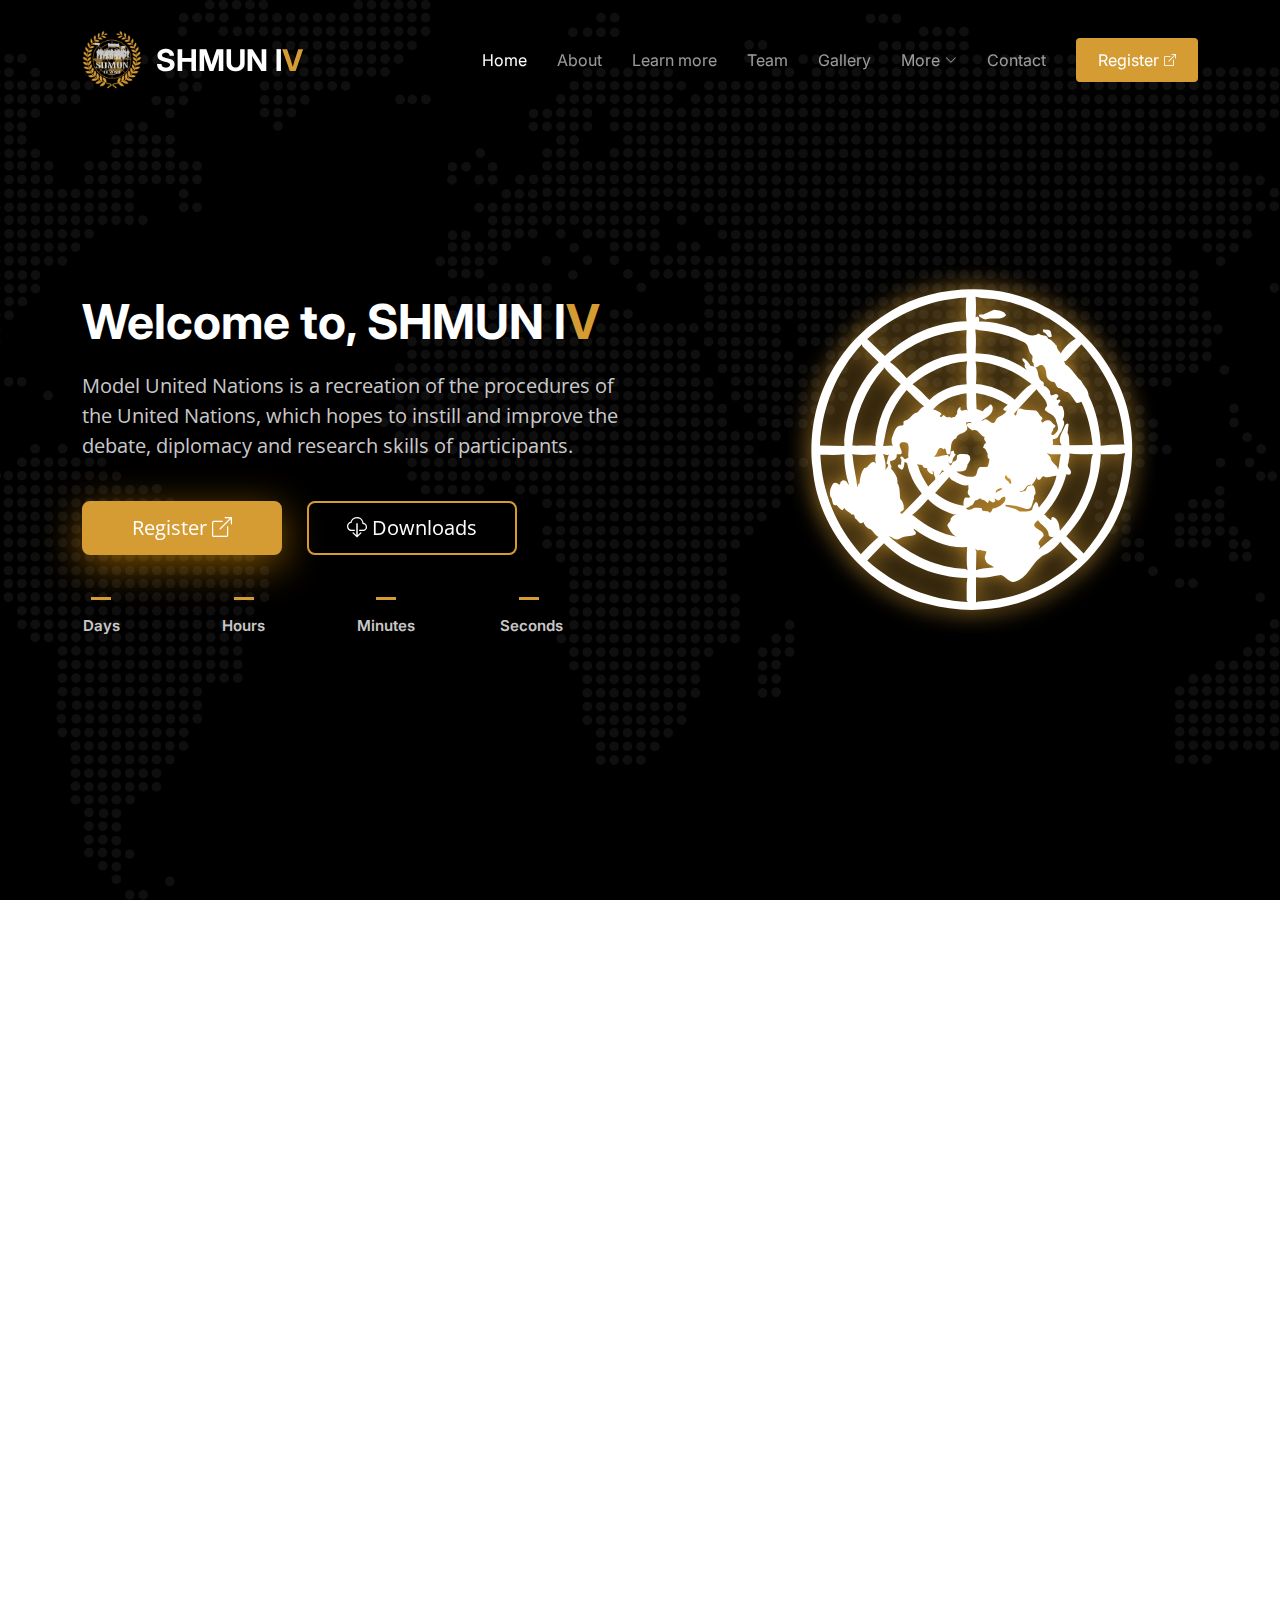
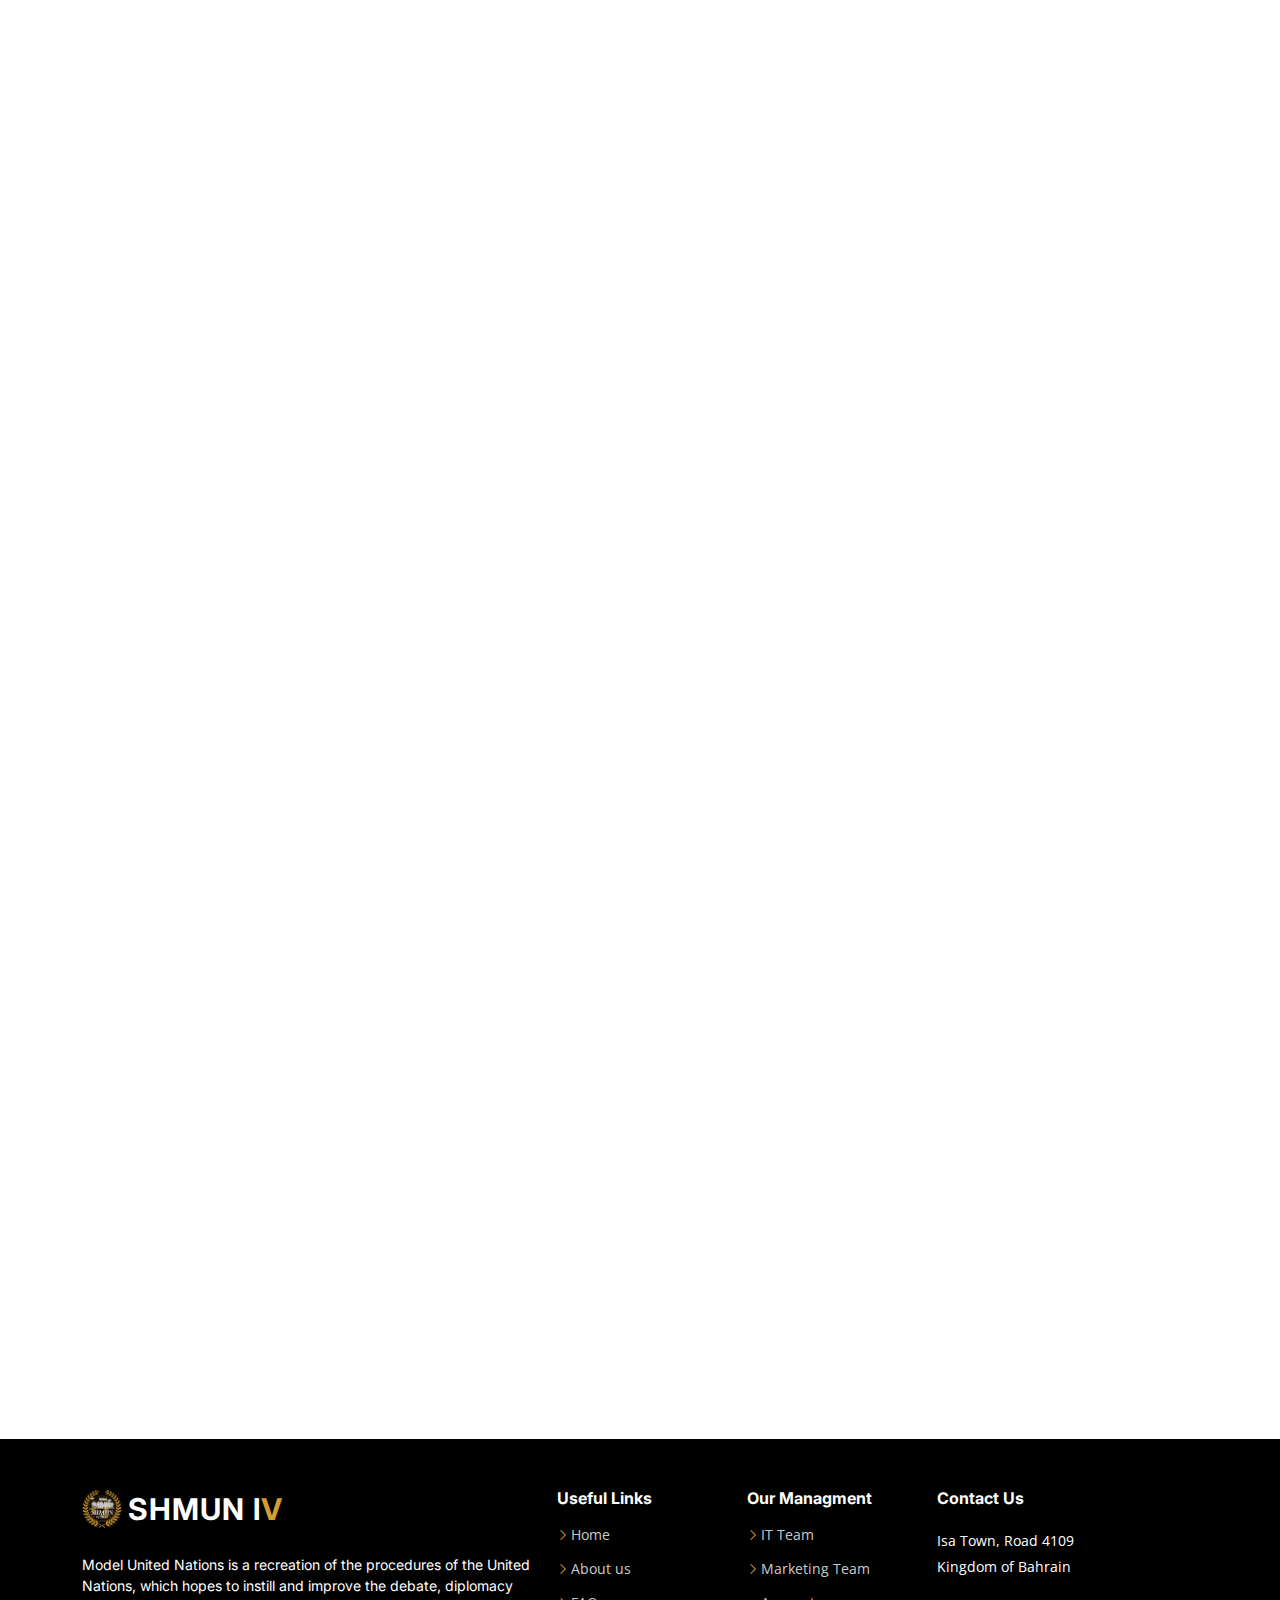
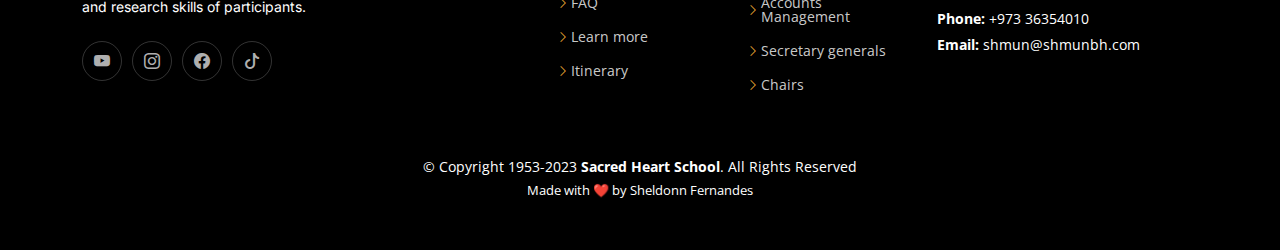
==== index.html @ a7b70607 "Initial" ====
<!DOCTYPE html>
<html lang="en">

<head>
<html lang="en">
  <!-- Meta Tags -->
<meta name="viewport" content="width=device-width, initial-scale=1.0">
<!-- Share/Embed Content -->
  <meta name="author" content="Sheldonn Fernandes">
<meta name="msapplication-TileColor" content="#D59C34">
<meta name="theme-color" content="#D59C34">
<meta charset="UTF-8">
<meta name="viewport" content="">
<meta name="description" content="Model United Nations is a recreation of the procedures of the United Nations, which hopes to instill and improve the debate, diplomacy and research skills of participants.">
<meta name="keywords" content="shmun">
<meta property="og:title" content="" />
<meta property="og:type" content="website" />
<meta property="og:description" content="Model United Nations is a recreation of the procedures of the United Nations, which hopes to instill and improve the debate, diplomacy and research skills of participants." />
<meta property="og:site_name" content="SHMUN">  
<meta itemprop="name" content="">  
<meta property="og:image" content="i.imgur.com/agLhrTH.png"/>
<meta itemprop="description" content="">  
<meta name="twitter:title" content="SHMUN IV">  
<meta name="twitter:description" content="Model United Nations is a recreation of the procedures of the United Nations, which hopes to instill and improve the debate, diplomacy and research skills of participants.">  
<meta name="viewport" content="width=device-width,initial-scale=1.0,user-scalable=no" />
<meta charset="web-link" />
<link rel="icon" href="assets/img/logo.png">
<link rel="shortcut icon" id="favicon" href="assets/img/logo.png">
<link rel="icon" type="image/png" href="assets/img/logo.png">
<link rel="icon" href="assets/img/logo.png">
 <!-- End of Meta Tags -->
<!-- Website title -->
<title>Welcome - SHMUN IV</title>
<!-- End of website title -->

  <!-- Google Fonts -->
  <link rel="preconnect" href="https://fonts.googleapis.com">
  <link rel="preconnect" href="https://fonts.gstatic.com" crossorigin>
  <link href="https://fonts.googleapis.com/css2?family=Open+Sans:ital,wght@0,300;0,400;0,500;0,600;0,700;1,300;1,400;1,600;1,700&family=Poppins:ital,wght@0,300;0,400;0,500;0,600;0,700;1,300;1,400;1,500;1,600;1,700&family=Inter:ital,wght@0,300;0,400;0,500;0,600;0,700;1,300;1,400;1,500;1,600;1,700&display=swap" rel="stylesheet">

  <!-- Vendor CSS Files -->
  <link href="assets/vendor/bootstrap/css/bootstrap.min.css" rel="stylesheet">
  <link href="assets/vendor/bootstrap-icons/bootstrap-icons.css" rel="stylesheet">
  <link href="assets/vendor/fontawesome-free/css/all.min.css" rel="stylesheet">
  <link href="assets/vendor/glightbox/css/glightbox.min.css" rel="stylesheet">
  <link href="assets/vendor/swiper/swiper-bundle.min.css" rel="stylesheet">
  <link href="assets/vendor/aos/aos.css" rel="stylesheet">

  <!--  Main CSS File -->
  <link href="assets/css/main.css" rel="stylesheet">

</head>

<body>

  <!-- ======= Header ======= -->
  <header id="header" class="header d-flex align-items-center fixed-top">
    <div class="container-fluid container-xl d-flex align-items-center justify-content-between">

      <a href="index.html" class="logo d-flex align-items-center">
        <!-- Uncomment the line below if you also wish to use an image logo -->
         <img src="assets/img/logo.png" alt=""> <h1> &nbsp; SHMUN l<span style="color: #D59C34;">V</span></h1>
      </a>

      <i class="mobile-nav-toggle mobile-nav-show bi bi-list"></i>
      <i class="mobile-nav-toggle mobile-nav-hide d-none bi bi-x"></i>
      <nav id="navbar" class="navbar">
        <ul>
          <li><a href="index.html" class="active">Home</a></li>
          <li><a href="">About</a></li>
          <li><a href="">Learn more</a></li>
          <li><a href="team.html">Team</a></li>
          <li><a href="gallery.html">Gallery</a></li>
          <li class="dropdown"><a href="#"><span>More</span> <i class="bi bi-chevron-down dropdown-indicator"></i></a>
            <ul>
              <li><a href="#">Downloads</a></li>
              <li class="dropdown"><a href="#"><span>Socials</span> <i class="bi bi-chevron-down dropdown-indicator"></i></a>
                <ul>
                  <li><a href="https://www.youtube.com/@SHMUNIV/">YouTube</a></li>
                  <li><a href="https://www.instagram.com/shmun.bh/">Instagram</a></li>
                  <li><a href="#">FaceBook</a></li>
                  <li><a href="https://www.tiktok.com/@shmun.bh">Tiktok</a></li>
                </ul>
              </li>
              <li><a href="#">Hand book</a></li>
              <li><a href="#">Press</a></li>
              <li><a href="#">Terms of service</a></li>
            </ul>
          </li>
          <li><a href="contact.html">Contact</a></li>
          <li><a class="get-a-quote" href="register.html" target="_blank">Register <i class="bi bi-box-arrow-up-right"></i></a></li>
        </ul>
      </nav><!-- .navbar -->

    </div>
  </header>
  <!-- End Header -->

  <!-- ======= Hero Section ======= -->
  <section id="hero" class="hero d-flex align-items-center">
    <div class="container">
      <div class="row gy-4 d-flex justify-content-between">
        <div class="col-lg-6 order-2 order-lg-1 d-flex flex-column justify-content-center">
          <h2 data-aos="fade-up">Welcome to, SHMUN l<span style="color: #D59C34;">V</span></h2>
          <p data-aos="fade-up" data-aos-delay="100">Model United Nations is a recreation of the procedures of the United Nations, which hopes to instill and improve the debate, diplomacy and research skills of participants.</p>
          <a data-aos="zoom-out" href="register.html" target="_blank"> <button class="btn-register">Register <i class="bi bi-box-arrow-up-right"></i></button></a> 
          <a data-aos="zoom-out" href="download.html"><button class="btn-download"><i class="bi bi-cloud-download"></i> Downloads</button></a>


          <div class="row gy-4 countdown" data-aos="fade-up" data-aos-delay="400">

            <div class="col-lg-3 col-6">
              <div class="stats-item text-center w-100 h-100">
                <span class="days"></span>
                <p>Days</p>
              </div>
            </div><!-- End Stats Item -->

            <div class="col-lg-3 col-6">
              <div class="stats-item text-center w-100 h-100">
                <span class="hours"></span>
                <p>Hours</p>
              </div>
            </div><!-- End Stats Item -->

            <div class="col-lg-3 col-6">
              <div class="stats-item text-center w-100 h-100">
                <span class="minutes"></span>
                <p>Minutes</p>
              </div>
            </div><!-- End Stats Item -->

            <div class="col-lg-3 col-6">
              <div class="stats-item text-center w-100 h-100">
                <span class="seconds"></span>
                <p>Seconds</p>
              </div>
            </div><!-- End Stats Item -->

          </div>
        </div>

        <div class="col-lg-5 order-1 order-lg-2 hero-img" data-aos="zoom-out">
          <img src="assets/img/hero-img.svg" class="rotate img-fluid mb-3 mb-lg-0" alt="">
        </div>

      </div>
    </div>
  </section><!-- End Hero Section -->

  <main id="main">

    <!-- ======= Featured Services Section ======= -->
    <section id="featured-services" class="featured-services">
      <div class="container">

        <div class="row gy-4">

          <div class="col-lg-4 col-md-6 service-item d-flex" data-aos="fade-up">
            <div class="icon flex-shrink-0"><i class="fa-solid fa-list-check"></i></div>
            <div>
              <h4 class="title">Guidelines</h4>
              <p class="description">The students will be given training before the actual MUN on what they are expected to do. They will be assigned the councils and</p>
              <a href="learnmore.html" class="readmore stretched-link"><span>Learn More</span><i class="bi bi-arrow-right"></i></a>
            </div>
          </div>
          <!-- End Service Item -->

          <div class="col-lg-4 col-md-6 service-item d-flex" data-aos="fade-up" data-aos-delay="100">
            <div class="icon flex-shrink-0"><i class="fa-solid fa-people-arrows"></i></div>
            <div>
              <h4 class="title">Councils</h4>
              <p class="description">Each council in MUN plays a crucial role in addressing specific global challenges and fostering international cooperation.</p>
              <a href="learnmore.html" class="readmore stretched-link"><span>Learn More</span><i class="bi bi-arrow-right"></i></a>
            </div>
          </div><!-- End Service Item -->

          <div class="col-lg-4 col-md-6 service-item d-flex" data-aos="fade-up" data-aos-delay="200">
            <div class="icon flex-shrink-0"><i class="fa-solid fa-user-tie"></i></div>
            <div>
              <h4 class="title">Dress code</h4>
              <p class="description">Model United Nations (MUN) conferences often have specific dress codes to maintain a professional and respectful environment.</p>
              <a href="learnmore.html" class="readmore stretched-link"><span>Learn More</span><i class="bi bi-arrow-right"></i></a>
            </div>
          </div><!-- End Service Item -->

        </div>

      </div>
    </section><!-- End Featured Services Section -->

    <!-- ======= About Us Section ======= -->
    <section id="about" class="about pt-0">
      <div class="container" data-aos="fade-up">

        <div class="row gy-4">
          <div class="col-lg-6 position-relative align-self-start order-lg-last order-first">
            <img src="assets/img/about.jpg" class="img-fluid" style="border-radius: 8px;" alt="">
            <a href="/assets/vids/SHMUN IV Intro of Teaser.mp4" class="glightbox play-btn"></a>
          </div>
          <div class="col-lg-6 content order-last  order-lg-first">
            <h3>About Us</h3>
            <p>
              The Sacred Heart Model United Nations promotes collaboration, leadership skills, problem-solving, public speaking, and research writing skills ever since the founding of the first MUN in 1947. It acts as a stimulation of the actual UN and helps children be mindful of the various situations around the world. They work together as representatives of a country to come to terms on solutions that they think are suitable for the issues at hand.
            </p>
            <ul>
              <li data-aos="fade-up" data-aos-delay="100">
                <i class="bi bi-diagram-3"></i>
                <div>
                  <h5>Leadership skills</h5>
                  <p>Through participation in MUN, students gain confidence and enhance their ability to lead and make informed decisions. They learn to research global issues, engage in public speaking, and work collaboratively as a team.</p>
                </div>
              </li>
              <li data-aos="fade-up" data-aos-delay="200">
                <i class="bi bi-fullscreen-exit"></i>
                <div>
                  <h5>Problem-solving</h5>
                  <p> provides students with valuable opportunities to develop problem-solving skills. MUN simulations involve tackling complex global issues and finding diplomatic solutions through research, negotiation, and collaboration.</p>
                </div>
              </li>
            </ul>
          </div>
        </div>

      </div>
    </section><!-- End About Us Section -->

  <!-- ======= Sponsers Section ======= -->
    <section id="sponsers" class="sponsers">
      <div class="container" data-aos="fade-up">

        <div class="section-header">
          <span>OUR SPONSERS</span>
          <h2>OUR SPONSERS</h2>
        </div>
        <div class="row g-0 sponsers-wrap clearfix" data-aos="zoom-in" data-aos-delay="100">

          <div class="col-lg-3 col-md-4 col-xs-6">
            <div class="sponser-logo">
              <img src="assets/img/sponsers/sponser-1.png" class="img-fluid" alt="">
            </div>
          </div>

          <div class="col-lg-3 col-md-4 col-xs-6">
            <div class="sponser-logo">
              <img src="assets/img/sponsers/sponser-2.png" class="img-fluid" alt="">
            </div>
          </div>

          <div class="col-lg-3 col-md-4 col-xs-6">
            <div class="sponser-logo">
              <img src="assets/img/sponsers/sponser-3.png" class="img-fluid" alt="">
            </div>
          </div>

          <div class="col-lg-3 col-md-4 col-xs-6">
            <div class="sponser-logo">
              <img src="assets/img/sponsers/sponser-4.png" class="img-fluid" alt="">
            </div>
          </div>

         <div class="col-lg-3 col-md-4 col-xs-6">
            <div class="sponser-logo">
              <img src="assets/img/sponsers/sponser-5.png" class="img-fluid" alt="">
            </div>
          </div>

        </div>
    

          </div>
        </div>

      </div>
    </section><!-- End Sponsers Section -->

    <!-- ======= Frequently Asked Questions Section ======= -->
    <section id="faq" class="faq">
      <div class="container" data-aos="fade-up">

        <div class="section-header">
          <span>Frequently Asked Questions</span>
          <h2>Frequently Asked Questions</h2>

        </div>

        <div class="row justify-content-center" data-aos="fade-up" data-aos-delay="200">
          <div class="col-lg-10">

            <div class="accordion accordion-flush" id="faqlist">

              <div class="accordion-item">
                <h3 class="accordion-header">
                  <button class="accordion-button collapsed" type="button" data-bs-toggle="collapse" data-bs-target="#faq-content-1">
                    <i class="bi bi-question-circle question-icon"></i>
                    How much does Sacred Heart Model United Nation IV (SHMUN IV) cost?
                  </button>
                </h3>
                <div id="faq-content-1" class="accordion-collapse collapse" data-bs-parent="#faqlist">
                  <div class="accordion-body">
                   Sacred Heart Model United Nations IV is a recreation of the procedures of the United Nations, which hopes to instill and improve the debate, diplomacy and research skills of participants.For delegates, the cost of participating in the 2 Day conference is 
                   20BD, while the cost for chairs, security, and runners is 15BD.
                  </div>
                </div>
              </div><!-- # Faq item-->

              <div class="accordion-item">
                <h3 class="accordion-header">
                  <button class="accordion-button collapsed" type="button" data-bs-toggle="collapse" data-bs-target="#faq-content-2">
                    <i class="bi bi-question-circle question-icon"></i>
                    What is the Sacred Heart Model United Nation IV (SHMUN IV) dress code?
                  </button>
                </h3>
                <div id="faq-content-2" class="accordion-collapse collapse" data-bs-parent="#faqlist">
                  <div class="accordion-body">
                  Attendees are required to present themselves professionally. In order to simulate the atmosphere of an actual United Nations all participants must dress in formal business garments. Any attendees dressed inappropriately for the occasion will be asked to change into more appropriate attire. for more infromation on the dresscode you may download the <strong><a href="download.html">Delegate Handbook</a></strong>.
                  </div>
                </div>
              </div><!-- # Faq item-->

              <div class="accordion-item">
                <h3 class="accordion-header">
                  <button class="accordion-button collapsed" type="button" data-bs-toggle="collapse" data-bs-target="#faq-content-3">
                    <i class="bi bi-question-circle question-icon"></i>
                   Will WIFI be provided in Sacred Heart Model United Nation IV (SHMUN IV)?
                  </button>
                </h3>
                <div id="faq-content-3" class="accordion-collapse collapse" data-bs-parent="#faqlist">
                  <div class="accordion-body">
                    During SHMUN IV conference, WIFI will not be provided, and participants need to make their own arrangements for internet access. This decision is likely due to logistical considerations and the availability of reliable WIFI connections in the conference venue. It is recommended to plan ahead and ensure a reliable internet connection to fully engage in the conference activities, access necessary resources, and communicate with fellow delegates.
                  </div>
                </div>
              </div><!-- # Faq item-->

              <div class="accordion-item">
                <h3 class="accordion-header">
                  <button class="accordion-button collapsed" type="button" data-bs-toggle="collapse" data-bs-target="#faq-content-5">
                    <i class="bi bi-question-circle question-icon"></i>
                    How do I contact Sacred Heart Model United Nations IV (SHMUN IV)?
                  </button>
                </h3>
                <div id="faq-content-5" class="accordion-collapse collapse" data-bs-parent="#faqlist">
                  <div class="accordion-body">
                    To contact the Sacred Heart Model United Nations IV (SHMUN IV), you can reach out to us through our official email address, shmun@shmunbh.com, or Call the Head of Public Relations, +973 36354010 For further assistance. 
                  </div>
                </div>
              </div><!-- # Faq item-->

            </div>

          </div>
        </div>

      </div>
    </section><!-- End Frequently Asked Questions Section -->

  </main><!-- End #main -->

  <!-- ======= Footer ======= -->
  <footer id="footer" class="footer">

    <div class="container">
      <div class="row gy-4">
        <div class="col-lg-5 col-md-12 footer-info">
          <a href="index.html" class="logo d-flex align-items-center">
            <img src="assets/img/logo.png" alt=""> <span>SHMUN l<span style="color: #D59C34;">V</span></span>
          </a>
          <p>Model United Nations is a recreation of the procedures of the United Nations, which hopes to instill and improve the debate, diplomacy and research skills of participants.</p>
          <div class="social-links d-flex mt-4">
            <a href="https://www.youtube.com/@SHMUNIV/" class="youtubr"><i class="bi bi-youtube"></i></a>
            <a href="https://www.instagram.com/shmun.bh/" class="instagram"><i class="bi bi-instagram"></i></a>
            <a href="#" class="facebook"><i class="bi bi-facebook"></i></a>
            <a href="https://www.tiktok.com/@shmun.bh" class="tiktok"><i class="bi bi-tiktok"></i></a>
          </div>
        </div>

        <div class="col-lg-2 col-6 footer-links">
          <h4>Useful Links</h4>
          <ul>
            <li><i class="bi bi-chevron-right" style="color: #f8b537;"></i> <a href="#">Home</a></li>
            <li><i class="bi bi-chevron-right" style="color: #f8b537;"></i> <a href="#">About us</a></li>
            <li><i class="bi bi-chevron-right" style="color: #f8b537;"></i> <a href="#">FAQ</a></li>
            <li><i class="bi bi-chevron-right" style="color: #f8b537;"></i> <a href="#">Learn more</a></li>
            <li><i class="bi bi-chevron-right" style="color: #f8b537;"></i> <a href="#">Itinerary</a></li>
          </ul>
        </div>

        <div class="col-lg-2 col-6 footer-links">
          <h4>Our Managment</h4>
          <ul>
            <li><i class="bi bi-chevron-right" style="color: #f8b537;"></i> <a href="#">IT Team</a></li>
            <li><i class="bi bi-chevron-right" style="color: #f8b537;"></i> <a href="#">Marketing Team</a></li>
            <li><i class="bi bi-chevron-right" style="color: #f8b537;"></i> <a href="#">Accounts Management</a></li>
            <li><i class="bi bi-chevron-right" style="color: #f8b537;"></i> <a href="#">Secretary generals</a></li>
            <li><i class="bi bi-chevron-right" style="color: #f8b537;"></i> <a href="#">Chairs</a></li>
          </ul>
        </div>

        <div class="col-lg-3 col-md-12 footer-contact text-center text-md-start">
          <h4>Contact Us</h4>
          <p>
            Isa Town, Road 4109<br>
            Kingdom of Bahrain <br><br>
            <strong>Phone:</strong> +973 36354010<br>
            <strong>Email:</strong> shmun@shmunbh.com<br>
          </p>

        </div>

      </div>
    </div>

    <div class="container mt-4">
      <div class="copyright">
        &copy; Copyright 1953-2023 <strong><span>Sacred Heart School</span></strong>. All Rights Reserved
      </div>
      <div class="credits">
        Made with ❤️ by <a href="">Sheldonn Fernandes</a>
      </div>
    </div>

  </footer><!-- End Footer -->
  <!-- End Footer -->

  <a href="#" class="scroll-top d-flex align-items-center justify-content-center"><i class="bi bi-arrow-up-short"></i></a>

  <div id="preloader"></div>

  <!-- Vendor JS Files -->
  <script src="assets/vendor/bootstrap/js/bootstrap.bundle.min.js"></script>
  <script src="assets/vendor/purecounter/purecounter_vanilla.js"></script>
  <script src="assets/vendor/glightbox/js/glightbox.min.js"></script>
  <script src="assets/vendor/swiper/swiper-bundle.min.js"></script>
  <script src="assets/vendor/aos/aos.js"></script>
  <script src="assets/vendor/php-email-form/validate.js"></script>

  <!-- Template Main JS File -->
  <script src="assets/js/main.js"></script>

</body>

</html>
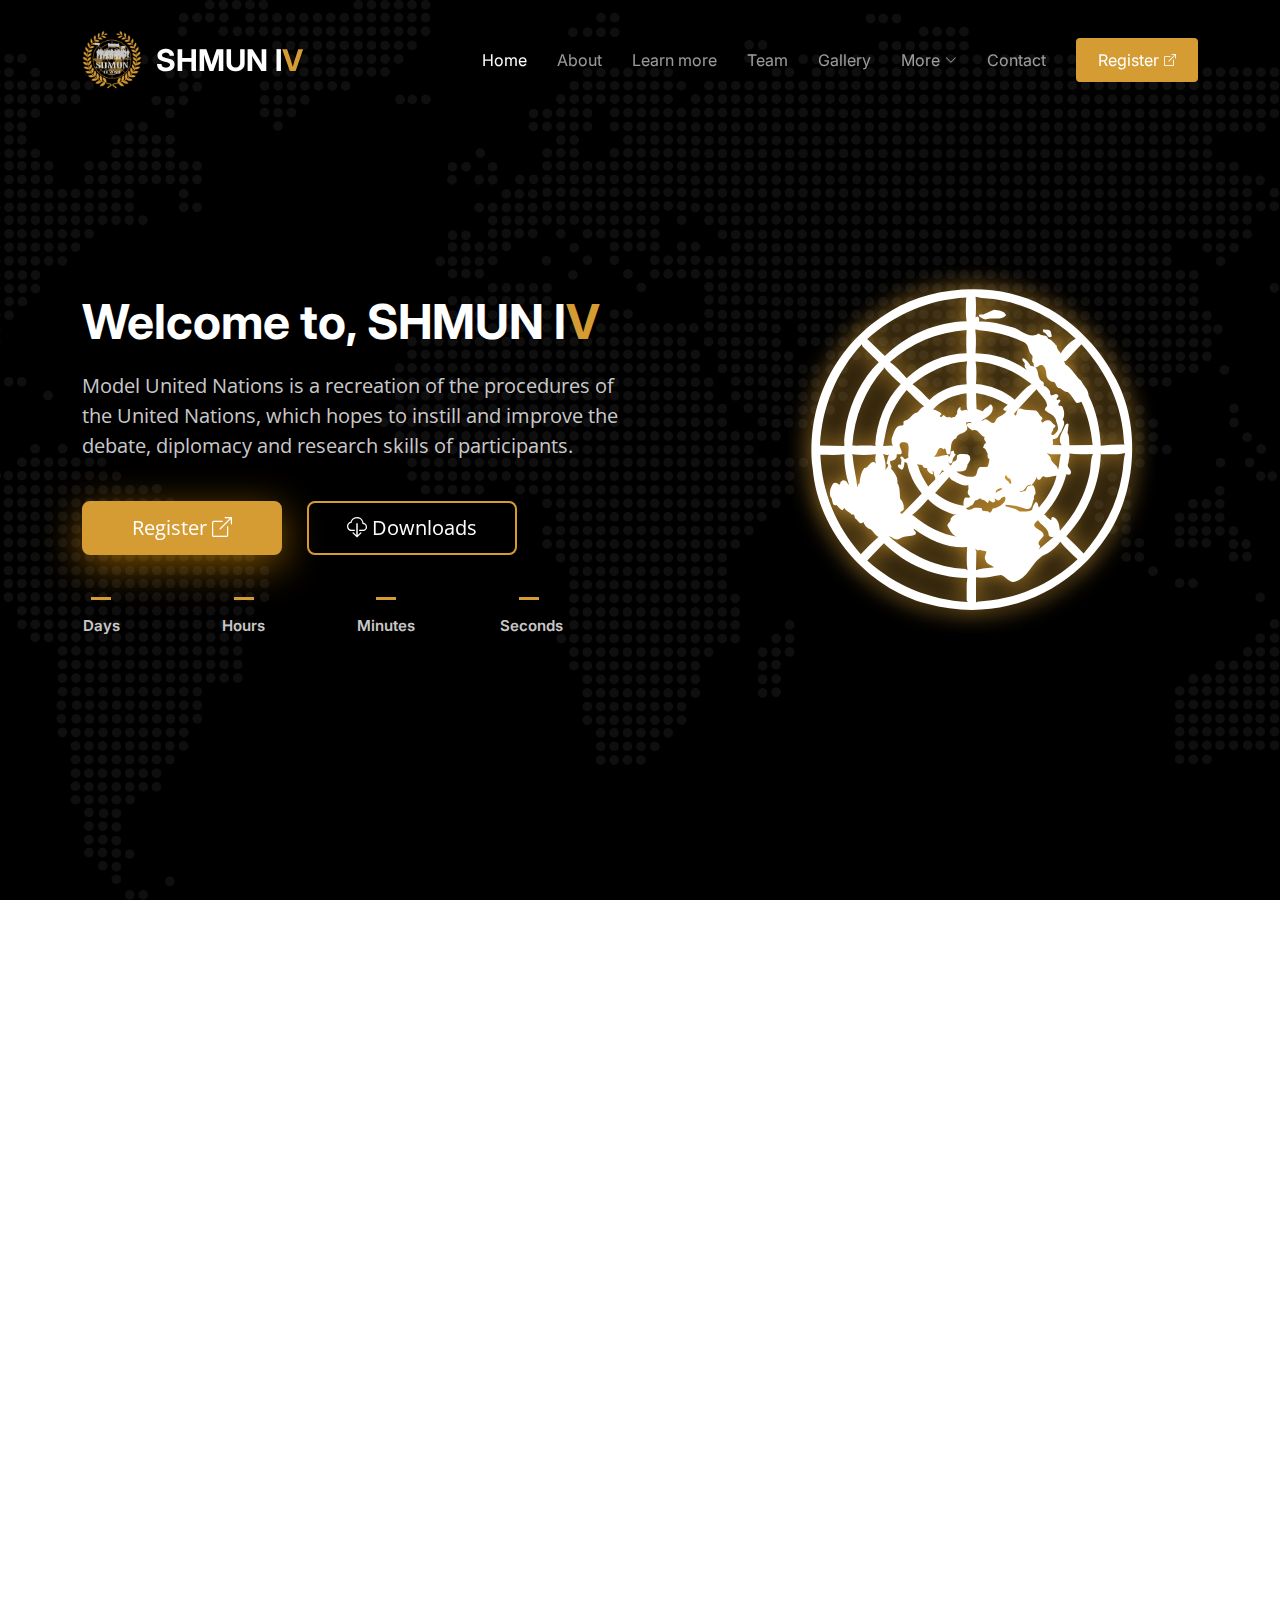
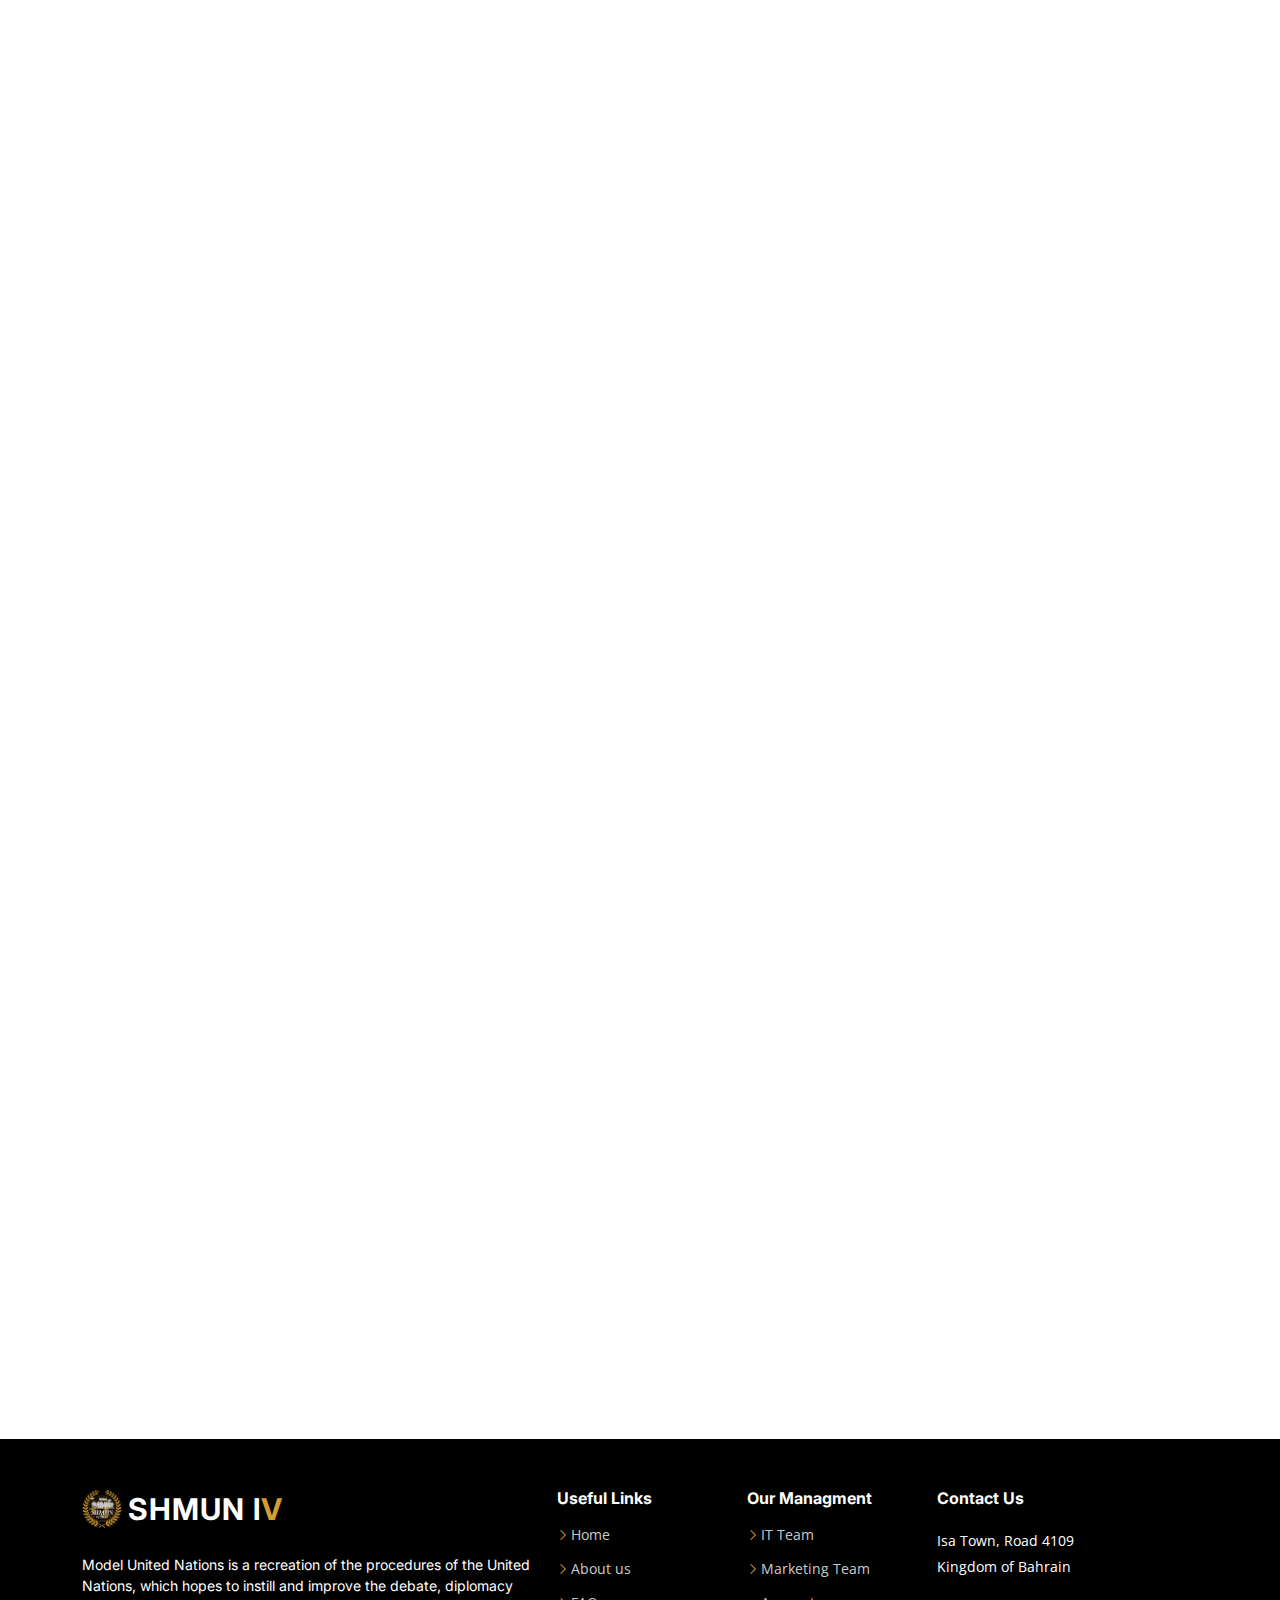
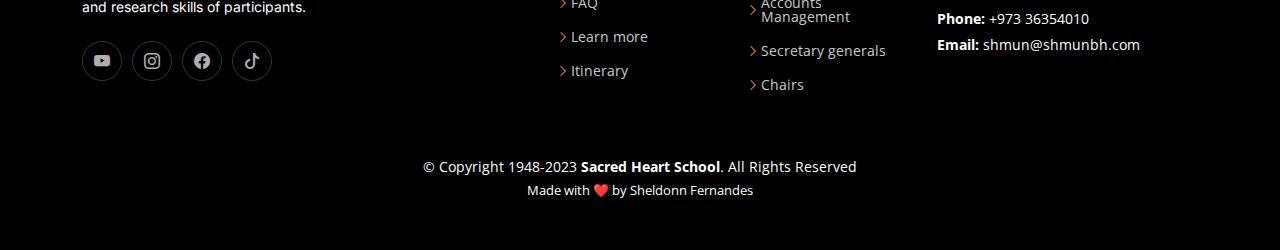
==== commit d3c43076: "copyright changes on all pages" ====
--- a/index.html
+++ b/index.html
@@ -412,7 +412,7 @@
 
     <div class="container mt-4">
       <div class="copyright">
-        &copy; Copyright 1953-2023 <strong><span>Sacred Heart School</span></strong>. All Rights Reserved
+        &copy; Copyright 1948-2023 <strong><span>Sacred Heart School</span></strong>. All Rights Reserved
       </div>
       <div class="credits">
         Made with ❤️ by <a href="">Sheldonn Fernandes</a>
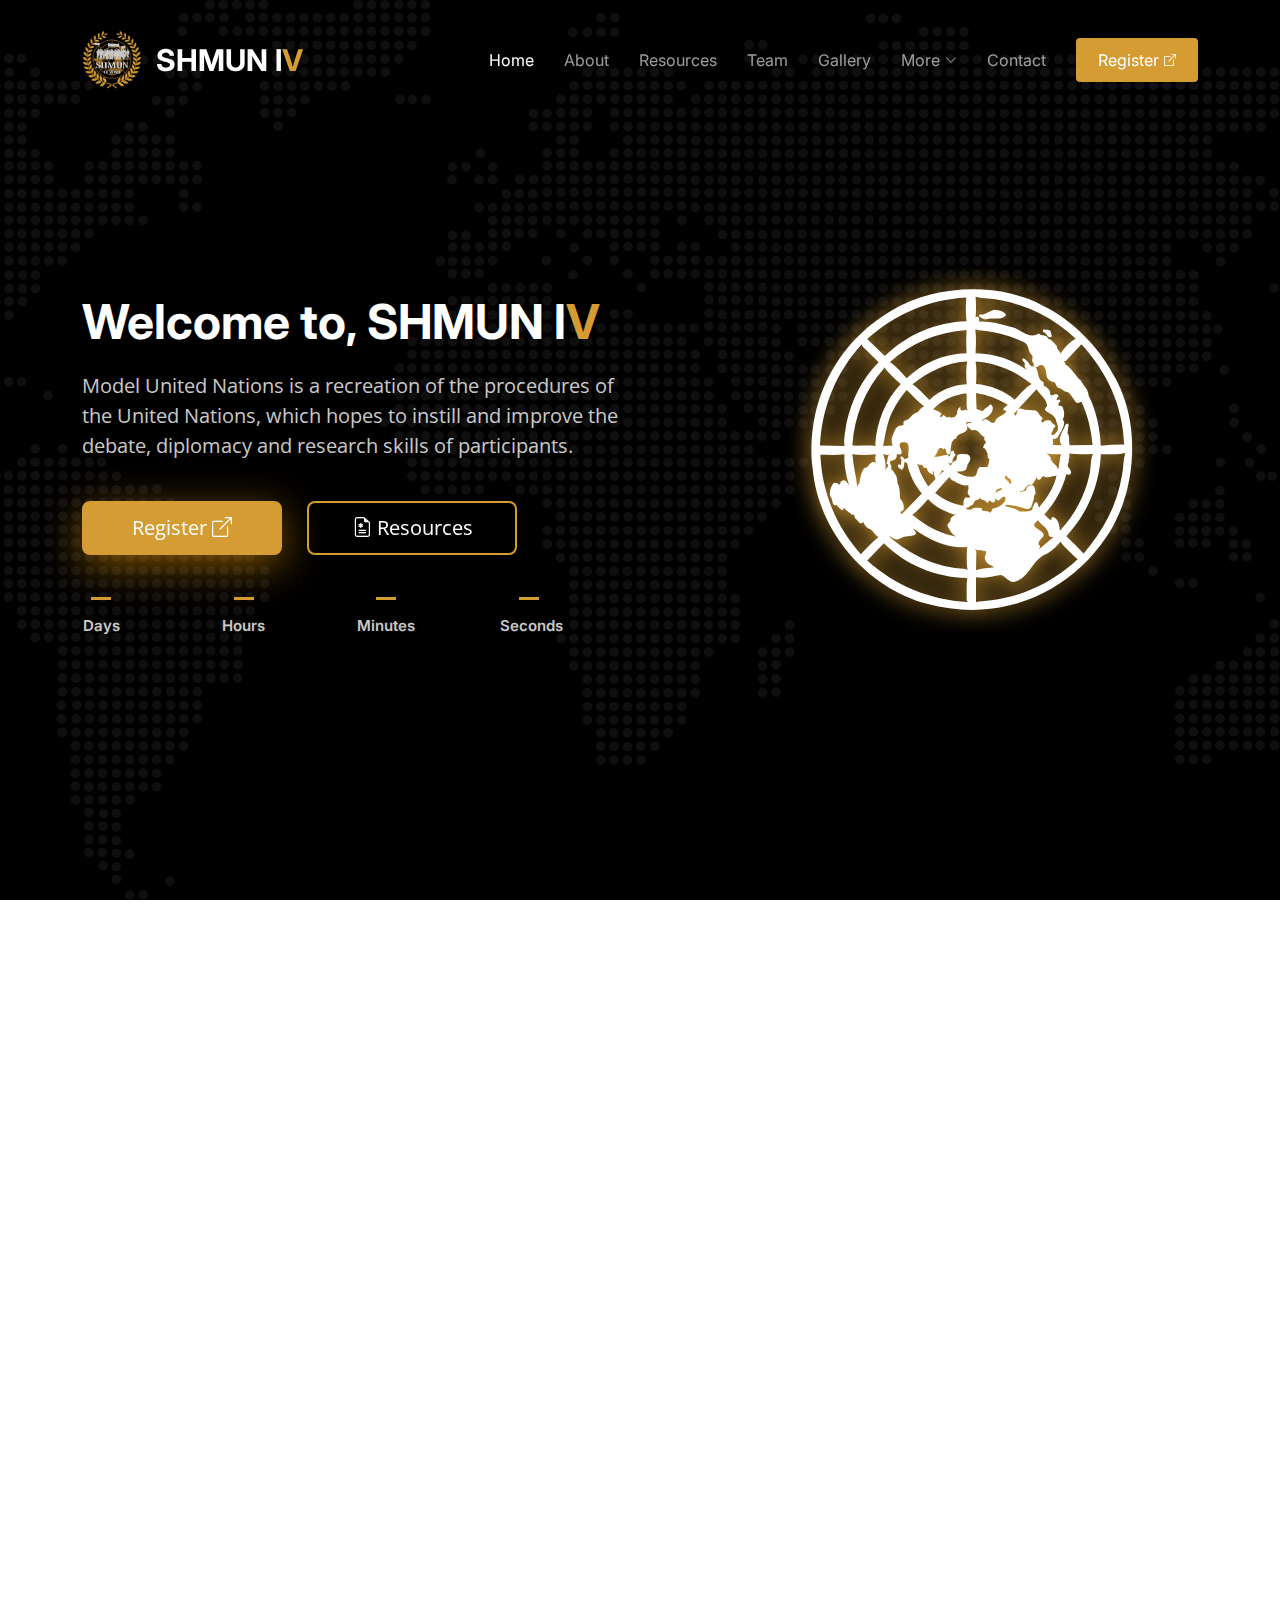
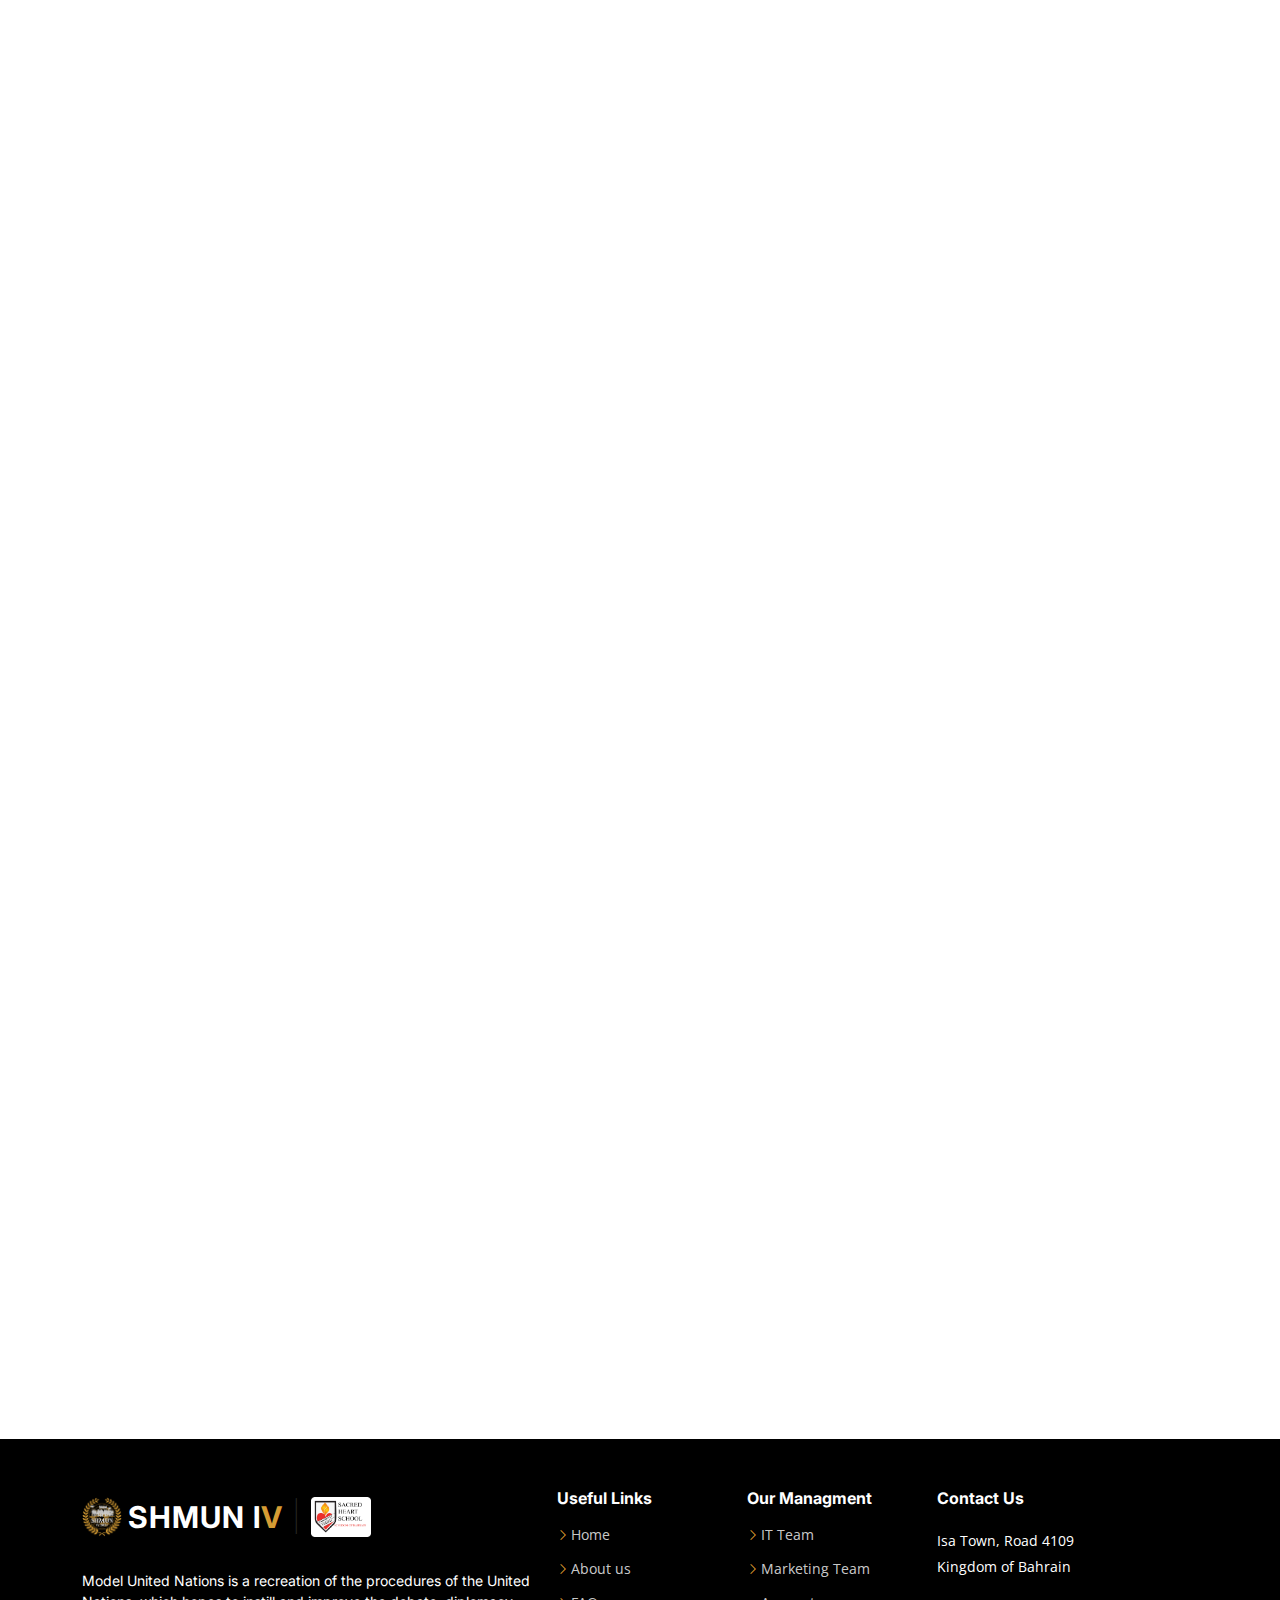
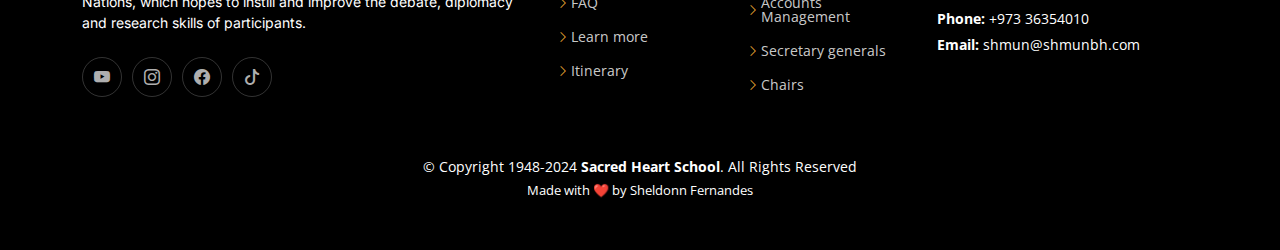
==== commit a14859d4: "small changes fr" ====
--- a/index.html
+++ b/index.html
@@ -68,12 +68,12 @@
         <ul>
           <li><a href="index.html" class="active">Home</a></li>
           <li><a href="">About</a></li>
-          <li><a href="">Learn more</a></li>
+          <li><a href="resources.html">Resources</a></li>
           <li><a href="team.html">Team</a></li>
           <li><a href="gallery.html">Gallery</a></li>
           <li class="dropdown"><a href="#"><span>More</span> <i class="bi bi-chevron-down dropdown-indicator"></i></a>
             <ul>
-              <li><a href="#">Downloads</a></li>
+              <li><a href="#">Council allocations</a></li>
               <li class="dropdown"><a href="#"><span>Socials</span> <i class="bi bi-chevron-down dropdown-indicator"></i></a>
                 <ul>
                   <li><a href="https://www.youtube.com/@SHMUNIV/">YouTube</a></li>
@@ -104,7 +104,7 @@
           <h2 data-aos="fade-up">Welcome to, SHMUN l<span style="color: #D59C34;">V</span></h2>
           <p data-aos="fade-up" data-aos-delay="100">Model United Nations is a recreation of the procedures of the United Nations, which hopes to instill and improve the debate, diplomacy and research skills of participants.</p>
           <a data-aos="zoom-out" href="register.html" target="_blank"> <button class="btn-register">Register <i class="bi bi-box-arrow-up-right"></i></button></a> 
-          <a data-aos="zoom-out" href="download.html"><button class="btn-download"><i class="bi bi-cloud-download"></i> Downloads</button></a>
+          <a data-aos="zoom-out" href="resources.html"><button class="btn-download"><i class="bi bi-file-earmark-medical"></i> Resources</button></a>
 
 
           <div class="row gy-4 countdown" data-aos="fade-up" data-aos-delay="400">
@@ -161,7 +161,7 @@
             <div>
               <h4 class="title">Guidelines</h4>
               <p class="description">The students will be given training before the actual MUN on what they are expected to do. They will be assigned the councils and</p>
-              <a href="learnmore.html" class="readmore stretched-link"><span>Learn More</span><i class="bi bi-arrow-right"></i></a>
+              <a href="resources.html" class="readmore stretched-link"><span>Learn More</span><i class="bi bi-arrow-right"></i></a>
             </div>
           </div>
           <!-- End Service Item -->
@@ -171,7 +171,7 @@
             <div>
               <h4 class="title">Councils</h4>
               <p class="description">Each council in MUN plays a crucial role in addressing specific global challenges and fostering international cooperation.</p>
-              <a href="learnmore.html" class="readmore stretched-link"><span>Learn More</span><i class="bi bi-arrow-right"></i></a>
+              <a href="resources.html" class="readmore stretched-link"><span>Learn More</span><i class="bi bi-arrow-right"></i></a>
             </div>
           </div><!-- End Service Item -->
 
@@ -180,7 +180,7 @@
             <div>
               <h4 class="title">Dress code</h4>
               <p class="description">Model United Nations (MUN) conferences often have specific dress codes to maintain a professional and respectful environment.</p>
-              <a href="learnmore.html" class="readmore stretched-link"><span>Learn More</span><i class="bi bi-arrow-right"></i></a>
+              <a href="resources.html" class="readmore stretched-link"><span>Learn More</span><i class="bi bi-arrow-right"></i></a>
             </div>
           </div><!-- End Service Item -->
 
@@ -313,7 +313,7 @@
                 </h3>
                 <div id="faq-content-2" class="accordion-collapse collapse" data-bs-parent="#faqlist">
                   <div class="accordion-body">
-                  Attendees are required to present themselves professionally. In order to simulate the atmosphere of an actual United Nations all participants must dress in formal business garments. Any attendees dressed inappropriately for the occasion will be asked to change into more appropriate attire. for more infromation on the dresscode you may download the <strong><a href="download.html">Delegate Handbook</a></strong>.
+                  Attendees are required to present themselves professionally. In order to simulate the atmosphere of an actual United Nations all participants must dress in formal business garments. Any attendees dressed inappropriately for the occasion will be asked to change into more appropriate attire. for more infromation on the dresscode you may download the <strong><a href="resources.html">Delegate Handbook</a></strong>.
                   </div>
                 </div>
               </div><!-- # Faq item-->
@@ -363,7 +363,7 @@
       <div class="row gy-4">
         <div class="col-lg-5 col-md-12 footer-info">
           <a href="index.html" class="logo d-flex align-items-center">
-            <img src="assets/img/logo.png" alt=""> <span>SHMUN l<span style="color: #D59C34;">V</span></span>
+            <img src="assets/img/logo.png" alt=""> <span>SHMUN l<span style="color: #D59C34;">V</span></span><h1>&nbsp;<span style="opacity: 20%; font-weight:lighter;">|</span>&nbsp;</h1> <img src="assets/img/shs-logo.png" alt="">
           </a>
           <p>Model United Nations is a recreation of the procedures of the United Nations, which hopes to instill and improve the debate, diplomacy and research skills of participants.</p>
           <div class="social-links d-flex mt-4">
@@ -412,7 +412,7 @@
 
     <div class="container mt-4">
       <div class="copyright">
-        &copy; Copyright 1948-2023 <strong><span>Sacred Heart School</span></strong>. All Rights Reserved
+        &copy; Copyright 1948-2024 <strong><span>Sacred Heart School</span></strong>. All Rights Reserved
       </div>
       <div class="credits">
         Made with ❤️ by <a href="">Sheldonn Fernandes</a>
